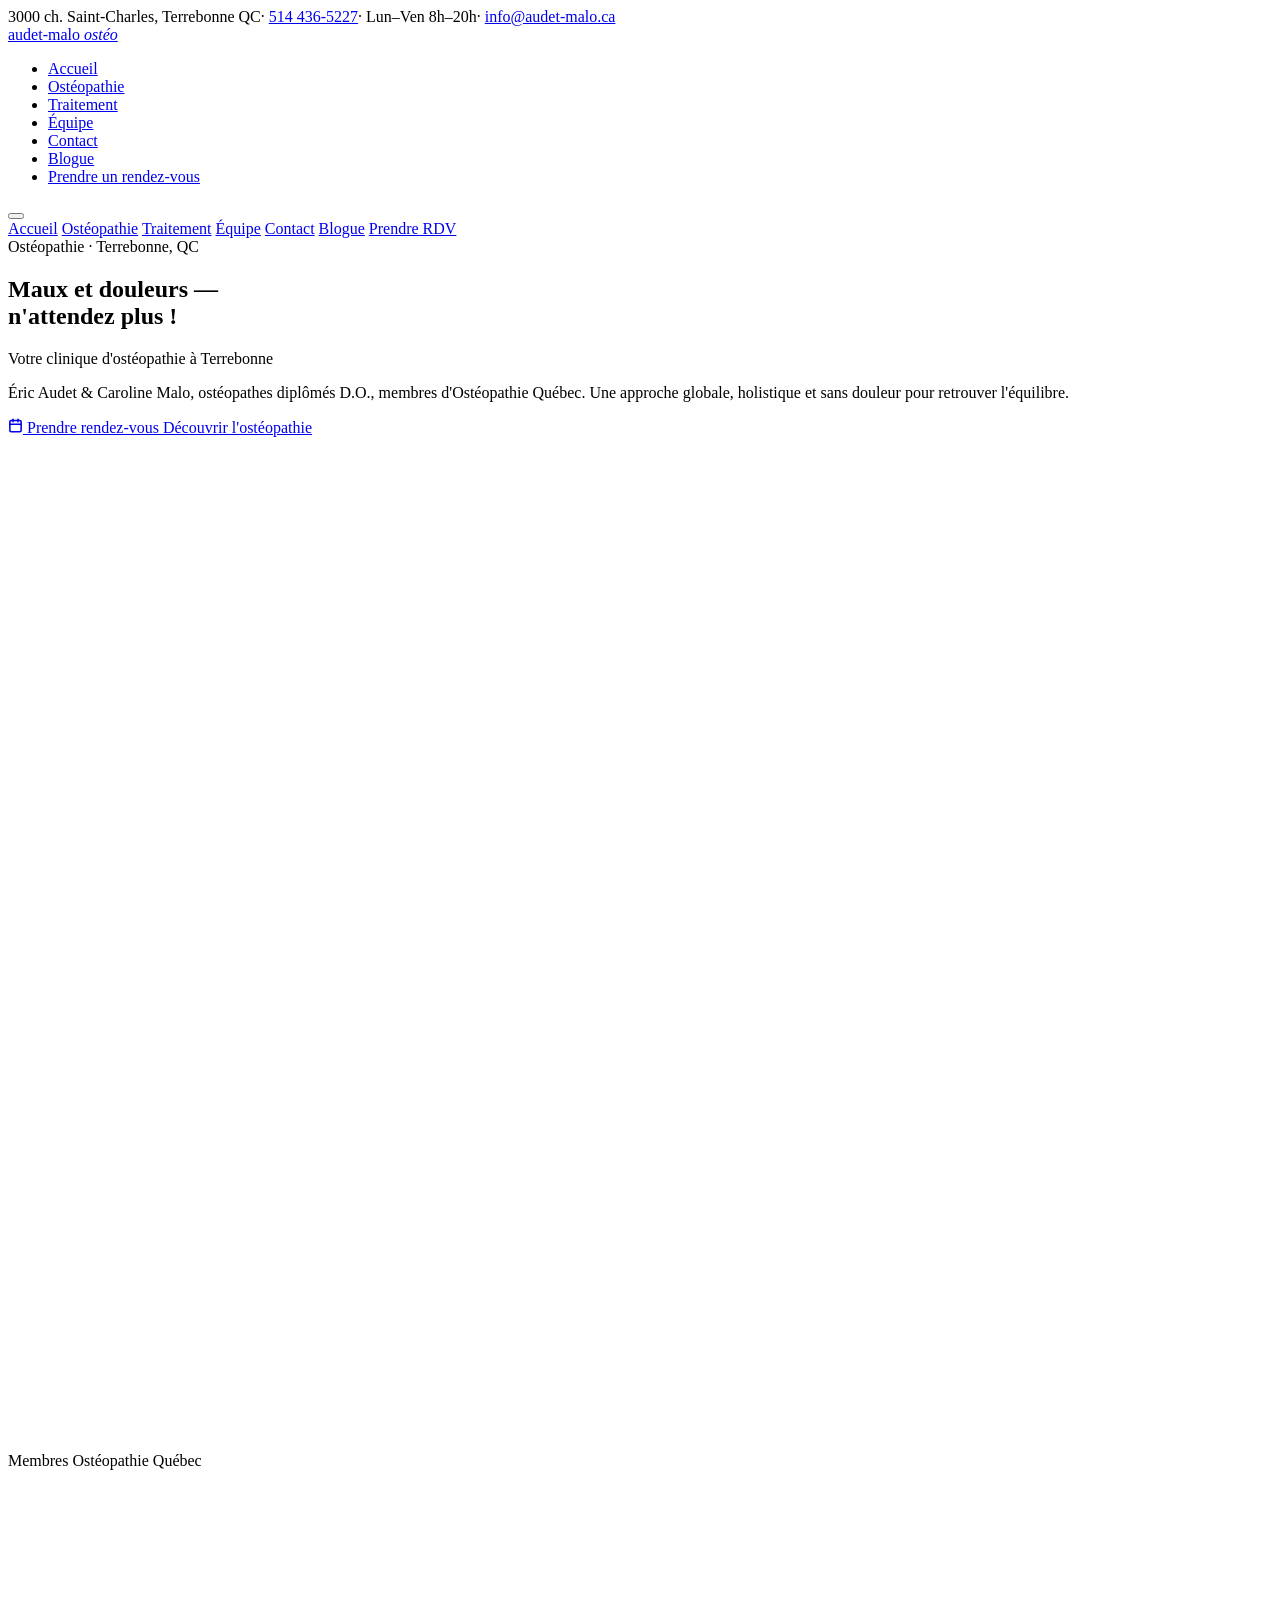
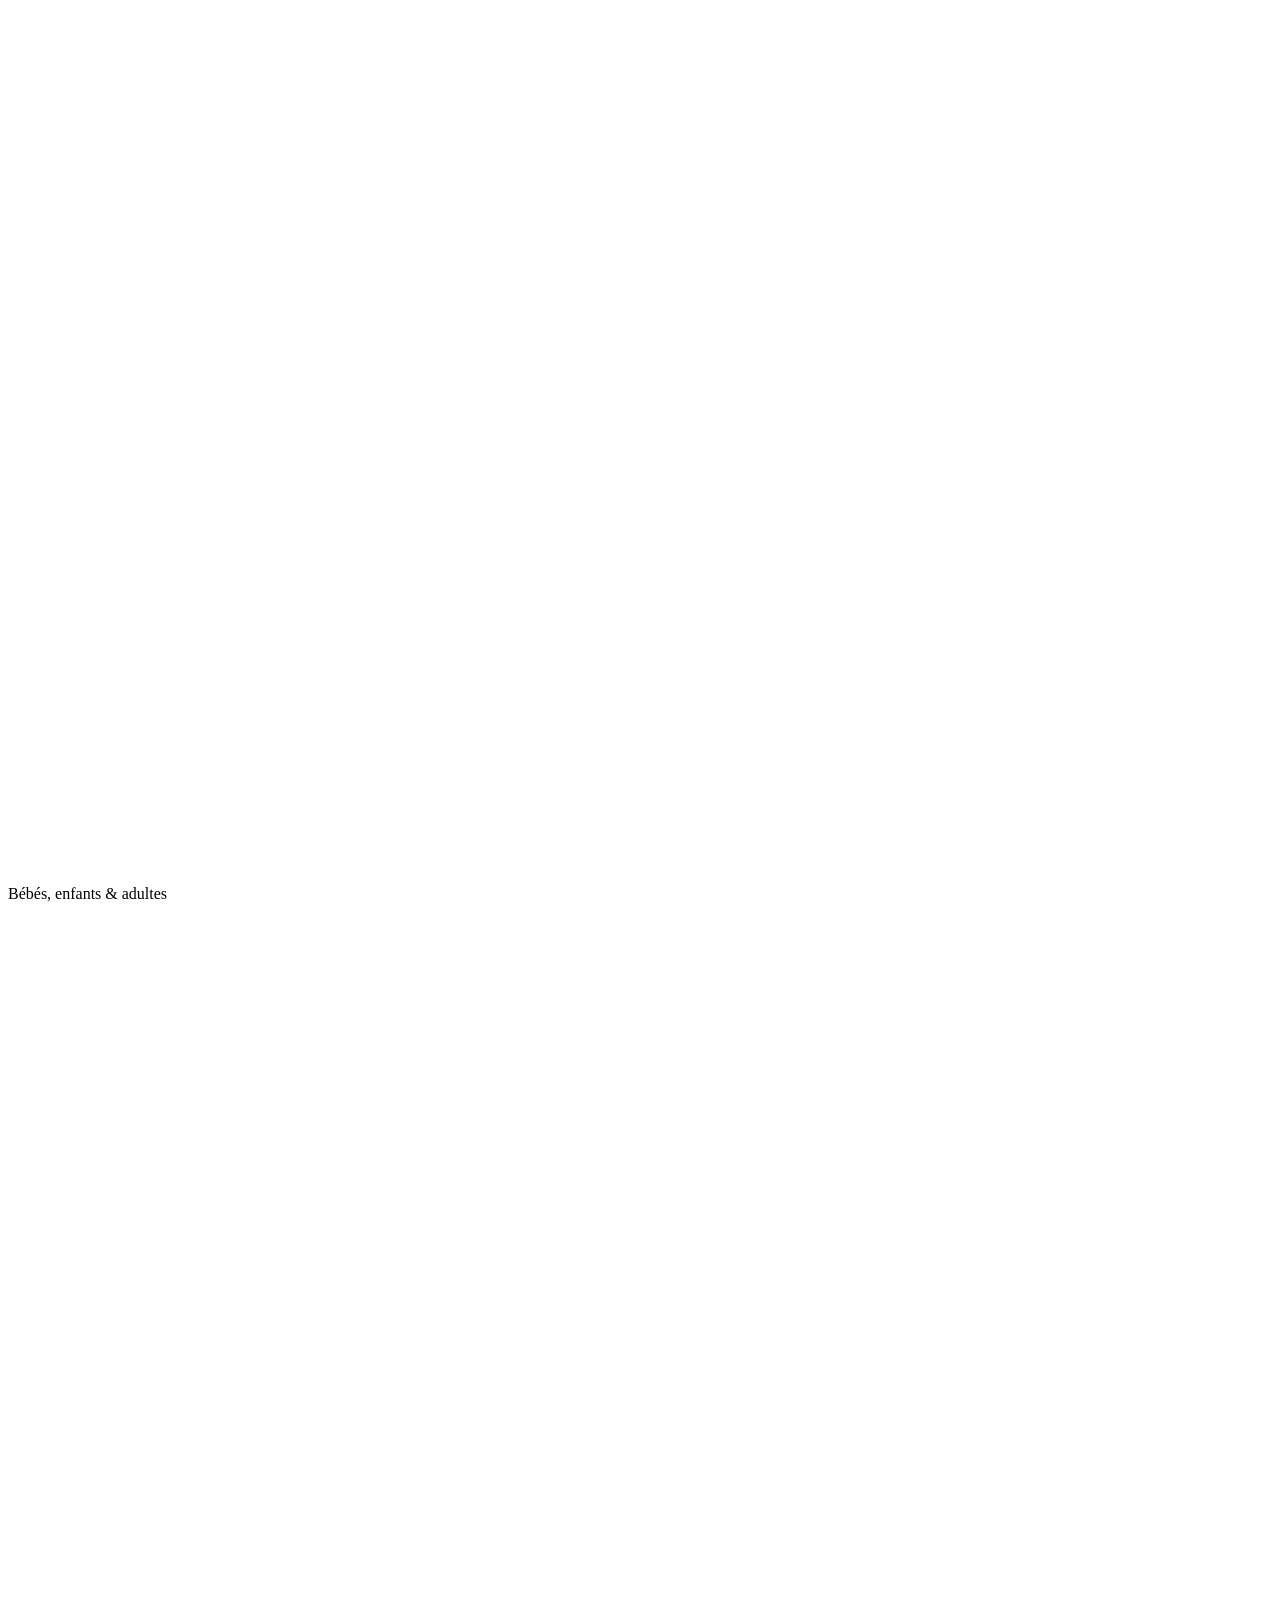
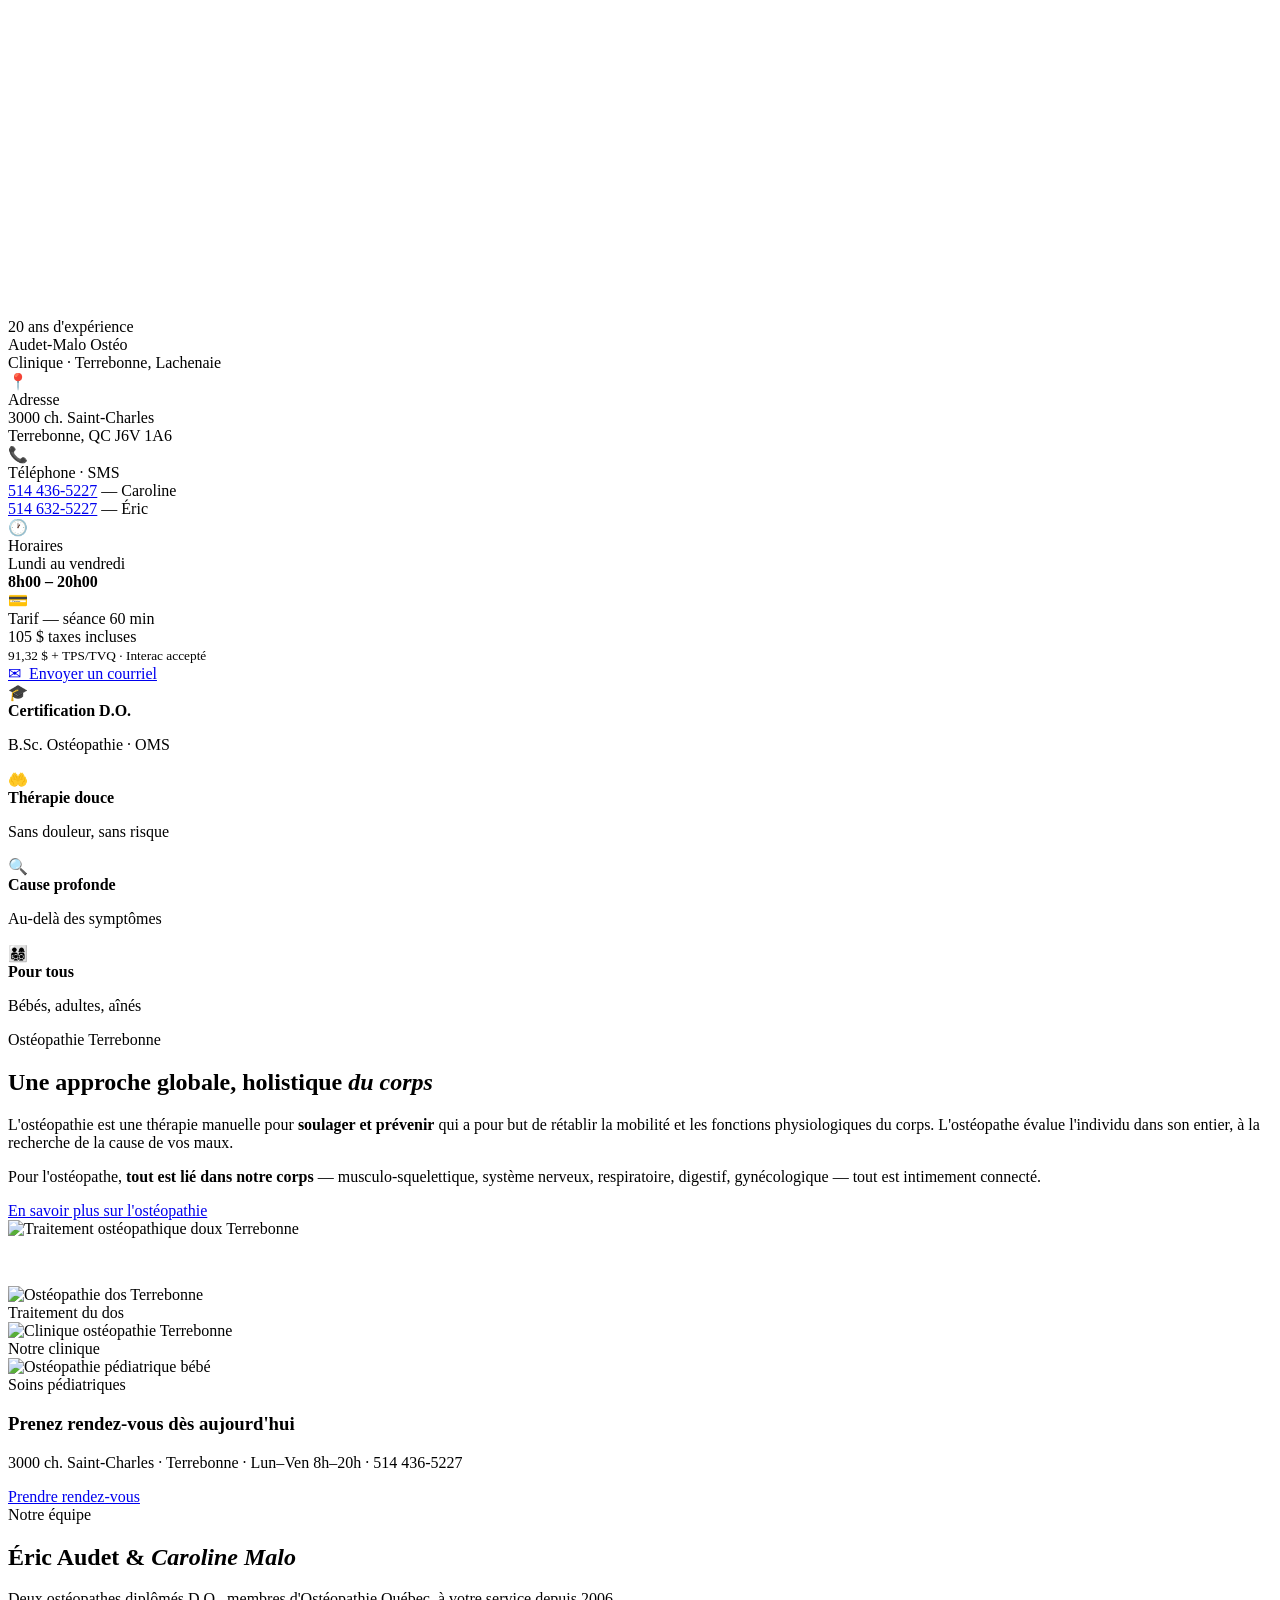
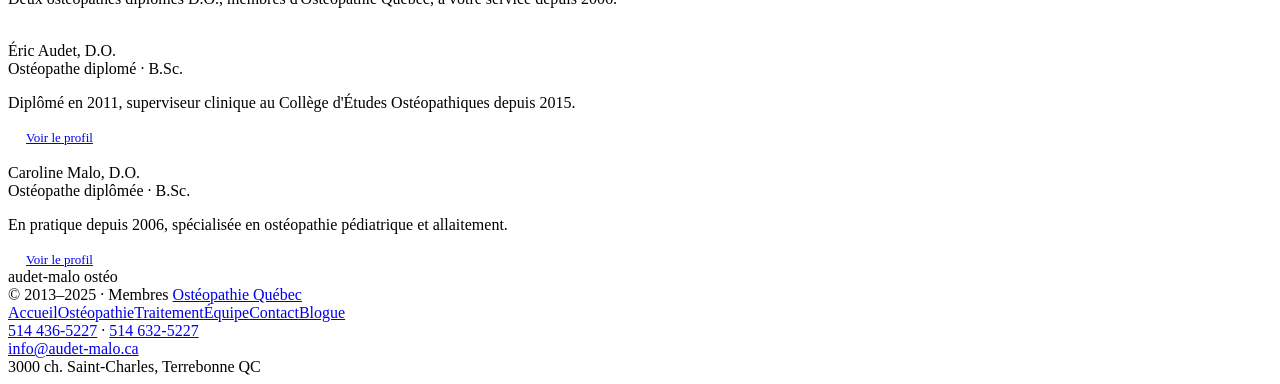
==== index.html @ 158473ad "Initial commit" ====
<!DOCTYPE html>
<html lang="fr">
<head>
<meta charset="UTF-8"><meta name="viewport" content="width=device-width, initial-scale=1.0">
<title>Ostéopathie Terrebonne | Audet-Malo Ostéo – Accueil</title>
<meta name="description" content="Clinique d'ostéopathie à Terrebonne. Éric Audet & Caroline Malo, ostéopathes D.O. Maux et douleurs — n'attendez plus ! 3000 ch. Saint-Charles · 514 436-5227.">
<link rel="canonical" href="https://www.audet-malo.ca/">
<script type="application/ld+json">{"@context":"https://schema.org","@type":"MedicalBusiness","name":"Ostéopathie Éric Audet & Caroline Malo","url":"https://www.audet-malo.ca","telephone":"+15144365227","address":{"@type":"PostalAddress","streetAddress":"3000 chemin Saint-Charles","addressLocality":"Terrebonne","addressRegion":"QC","postalCode":"J6V 1A6","addressCountry":"CA"},"geo":{"@type":"GeoCoordinates","latitude":45.7010438,"longitude":-73.5702568},"openingHours":"Mo-Fr 08:00-20:00","logo":"https://www.audet-malo.ca/wp-content/uploads/2015/10/Audet-malo-logo-100px.png"}</script>
<link rel="preconnect" href="https://fonts.googleapis.com">
<link href="https://fonts.googleapis.com/css2?family=Raleway:wght@300;400;500;600;700;800&family=Lora:ital,wght@0,400;0,600;1,400&display=swap" rel="stylesheet">
<link rel="stylesheet" href="shared.css">
</head>
<body>

<!-- TOPBAR -->
<div class="topbar">
  <span>3000 ch. Saint-Charles, Terrebonne QC</span><span class="ts">·</span>
  <a href="tel:5144365227">514 436-5227</a><span class="ts">·</span>
  <span>Lun–Ven 8h–20h</span><span class="ts">·</span>
  <a href="mailto:info@audet-malo.ca">info@audet-malo.ca</a>
</div>

<!-- NAV -->
<nav>
  <a href="index.html" class="nav-logo">
    <img src="https://www.audet-malo.ca/wp-content/uploads/2015/10/Audet-malo-logo-100px.png" alt="Audet-Malo Ostéo" onerror="this.style.display='none';this.nextElementSibling.style.display='block'">
    <span class="nav-logo-fallback">audet-malo <em>ostéo</em></span>
  </a>
  <ul class="nav-links">
    <li><a href="index.html" class="active">Accueil</a></li>
    <li><a href="osteopathie.html">Ostéopathie</a></li>
    <li><a href="traitement.html">Traitement</a></li>
    <li><a href="equipe.html">Équipe</a></li>
    <li><a href="contact.html">Contact</a></li>
    <li><a href="blogue.html">Blogue</a></li>
    <li><div data-professionalpagename="audet-malo" data-bookingwidgeturlparams="companyId=140953" data-language="fr" data-label="Prendre un rendez-vous" data-url="https://www.gorendezvous.com/" class="gorendezvous-button" data-buttoncolor="danger" ><a href="https://www.gorendezvous.com/audet-malo?companyId=140953" target="GOrendezvous">Prendre un rendez-vous</a></div></li>
  </ul>
  <button class="nav-burger" onclick="toggleMenu()" aria-label="Menu">
    <span></span><span></span><span></span>
  </button>
</nav>
<div class="nav-mobile" id="navMobile">
  <a href="index.html">Accueil</a>
  <a href="osteopathie.html">Ostéopathie</a>
  <a href="traitement.html">Traitement</a>
  <a href="equipe.html">Équipe</a>
  <a href="contact.html">Contact</a>
  <a href="blogue.html">Blogue</a>
  <a href="contact.html" class="mobile-rdv">Prendre RDV</a>
</div>

<!-- HERO -->
<section class="hero">
  <div class="hero-bg"></div>
  <div class="hero-accent"></div>
  <div class="hero-inner">
    <div class="hero-left">
      <div class="eyebrow"><span class="eyebrow-dot"></span>Ostéopathie · Terrebonne, QC</div>
      <h1>Maux et douleurs —<br><span class="h1-red">n'attendez plus !</span></h1>
      <p class="hero-italic">Votre clinique d'ostéopathie à Terrebonne</p>
      <div class="red-rule"></div>
      <p class="hero-desc">Éric Audet &amp; Caroline Malo, ostéopathes diplômés D.O., membres d'Ostéopathie Québec. Une approche globale, holistique et sans douleur pour retrouver l'équilibre.</p>
      <div class="hero-ctas">
        <a href="contact.html" class="btn-red">
          <svg width="15" height="15" viewBox="0 0 24 24" fill="none" stroke="currentColor" stroke-width="2.5" stroke-linecap="round"><rect x="3" y="4" width="18" height="18" rx="2"/><line x1="16" y1="2" x2="16" y2="6"/><line x1="8" y1="2" x2="8" y2="6"/><line x1="3" y1="10" x2="21" y2="10"/></svg>
          Prendre rendez-vous
        </a>
        <a href="osteopathie.html" class="btn-outline">Découvrir l'ostéopathie</a>
      </div>
      <div class="trust-strip">
        <div class="trust-item"><span class="trust-check"><svg viewBox="0 0 10 8" fill="none"><path d="M1 4l2.5 2.5L9 1" stroke="#fff" stroke-width="1.8" stroke-linecap="round" stroke-linejoin="round"/></svg></span>Membres Ostéopathie Québec</div>
        <div class="trust-item"><span class="trust-check"><svg viewBox="0 0 10 8" fill="none"><path d="M1 4l2.5 2.5L9 1" stroke="#fff" stroke-width="1.8" stroke-linecap="round" stroke-linejoin="round"/></svg></span>Bébés, enfants &amp; adultes</div>
        <div class="trust-item"><span class="trust-check"><svg viewBox="0 0 10 8" fill="none"><path d="M1 4l2.5 2.5L9 1" stroke="#fff" stroke-width="1.8" stroke-linecap="round" stroke-linejoin="round"/></svg></span>20 ans d'expérience</div>
      </div>
    </div>
    <div class="hero-right">
      <div class="info-card">
        <div class="ic-head">
          <div class="ic-logo-row">
            <img src="https://www.audet-malo.ca/wp-content/uploads/2015/10/Audet-malo-logo-100px.png" alt="Logo Audet-Malo" onerror="this.style.display='none'">
            <div><div class="ic-name">Audet-Malo Ostéo</div><div class="ic-loc">Clinique · Terrebonne, Lachenaie</div></div>
          </div>
        </div>
        <div class="ic-rows">
          <div class="ic-row"><div class="ic-icon">📍</div><div><div class="ic-lbl">Adresse</div><div class="ic-val">3000 ch. Saint-Charles<br>Terrebonne, QC J6V 1A6</div></div></div>
          <div class="ic-row"><div class="ic-icon">📞</div><div><div class="ic-lbl">Téléphone · SMS</div><div class="ic-val"><a href="tel:5144365227">514 436-5227</a> — Caroline<br><a href="tel:5146325227">514 632-5227</a> — Éric</div></div></div>
          <div class="ic-row"><div class="ic-icon">🕐</div><div><div class="ic-lbl">Horaires</div><div class="ic-val">Lundi au vendredi<br><strong>8h00 – 20h00</strong></div></div></div>
          <div class="ic-row"><div class="ic-icon">💳</div><div><div class="ic-lbl">Tarif — séance 60 min</div><div class="ic-val"><span class="price-tag">105 $ taxes incluses</span><br><small>91,32 $ + TPS/TVQ · Interac accepté</small></div></div></div>
        </div>
        <div class="ic-foot">
          <a href="mailto:info@audet-malo.ca" class="btn-red" style="width:100%;justify-content:center;">✉&nbsp; Envoyer un courriel</a>
        </div>
      </div>
    </div>
  </div>
</section>

<!-- FEATURES STRIP -->
<div class="features-strip">
  <div class="features-inner">
    <div class="feat-box"><div class="feat-box-icon">🎓</div><div><strong>Certification D.O.</strong><p>B.Sc. Ostéopathie · OMS</p></div></div>
    <div class="feat-box"><div class="feat-box-icon">🤲</div><div><strong>Thérapie douce</strong><p>Sans douleur, sans risque</p></div></div>
    <div class="feat-box"><div class="feat-box-icon">🔍</div><div><strong>Cause profonde</strong><p>Au-delà des symptômes</p></div></div>
    <div class="feat-box"><div class="feat-box-icon">👨‍👩‍👧‍👦</div><div><strong>Pour tous</strong><p>Bébés, adultes, aînés</p></div></div>
  </div>
</div>

<!-- INTRO OSTEOPATHIE -->
<section class="section" style="padding-bottom:48px;">
  <div class="two-col">
    <div>
      <span class="tag">Ostéopathie Terrebonne</span>
      <div class="red-rule"></div>
      <h2 class="title">Une approche globale, holistique <em>du corps</em></h2>
      <p>L'ostéopathie est une thérapie manuelle pour <strong>soulager et prévenir</strong> qui a pour but de rétablir la mobilité et les fonctions physiologiques du corps. L'ostéopathe évalue l'individu dans son entier, à la recherche de la cause de vos maux.</p>
      <p>Pour l'ostéopathe, <strong>tout est lié dans notre corps</strong> — musculo-squelettique, système nerveux, respiratoire, digestif, gynécologique — tout est intimement connecté.</p>
      <a href="osteopathie.html" class="btn-red" style="margin-top:20px;">En savoir plus sur l'ostéopathie</a>
    </div>
    <div class="img-frame">
      <img src="https://images.unsplash.com/photo-1559757175-5700dde675bc?w=900&q=85&auto=format&fit=crop" alt="Traitement ostéopathique doux Terrebonne" loading="lazy">
      <div class="img-bar"></div>
    </div>
  </div>
</section>

<!-- PHOTO STRIP -->
<div class="photo-strip">
  <div class="ps-item"><img src="https://images.unsplash.com/photo-1571019613454-1cb2f99b2d8b?w=900&q=80&auto=format&fit=crop" alt="Ostéopathie dos Terrebonne" loading="lazy"><div class="ps-cap">Traitement du dos</div></div>
  <div class="ps-item"><img src="https://images.unsplash.com/photo-1540555700478-4be289fbecef?w=600&q=80&auto=format&fit=crop" alt="Clinique ostéopathie Terrebonne" loading="lazy"><div class="ps-cap">Notre clinique</div></div>
  <div class="ps-item"><img src="https://images.unsplash.com/photo-1576091160550-2173dba999ef?w=700&q=80&auto=format&fit=crop" alt="Ostéopathie pédiatrique bébé" loading="lazy"><div class="ps-cap">Soins pédiatriques</div></div>
</div>

<!-- CTA BANNER -->
<div class="cta-band">
  <div class="cta-band-inner">
    <div>
      <h3>Prenez rendez-vous dès aujourd'hui</h3>
      <p>3000 ch. Saint-Charles · Terrebonne · Lun–Ven 8h–20h · 514 436-5227</p>
    </div>
    <a href="contact.html" class="btn-white">Prendre rendez-vous</a>
  </div>
</div>

<!-- EQUIPE PREVIEW -->
<section class="section">
  <span class="tag">Notre équipe</span>
  <div class="red-rule"></div>
  <h2 class="title">Éric Audet &amp; <em>Caroline Malo</em></h2>
  <p class="lead">Deux ostéopathes diplômés D.O., membres d'Ostéopathie Québec, à votre service depuis 2006.</p>
  <div class="team-preview">
    <div class="tp-card">
      <div class="tp-photo"><img src="https://www.audet-malo.ca/wp-content/uploads/2017/04/Eric-Audet.jpg" alt="Éric Audet ostéopathe D.O." loading="lazy" onerror="this.src='https://images.unsplash.com/photo-1537368910025-700350fe46c7?w=400&q=80&auto=format&fit=crop&crop=face'"><div class="tp-bar"></div></div>
      <div class="tp-body"><div class="tp-name">Éric Audet, D.O.</div><div class="tp-role">Ostéopathe diplomé · B.Sc.</div><p>Diplômé en 2011, superviseur clinique au Collège d'Études Ostéopathiques depuis 2015.</p><a href="equipe.html" class="btn-outline" style="font-size:13px;padding:8px 18px;">Voir le profil</a></div>
    </div>
    <div class="tp-card">
      <div class="tp-photo"><img src="https://www.audet-malo.ca/wp-content/uploads/2014/11/Caroline_Malo.jpg" alt="Caroline Malo ostéopathe D.O." loading="lazy" onerror="this.src='https://images.unsplash.com/photo-1559839734-2b71ea197ec2?w=400&q=80&auto=format&fit=crop&crop=face'"><div class="tp-bar"></div></div>
      <div class="tp-body"><div class="tp-name">Caroline Malo, D.O.</div><div class="tp-role">Ostéopathe diplômée · B.Sc.</div><p>En pratique depuis 2006, spécialisée en ostéopathie pédiatrique et allaitement.</p><a href="equipe.html" class="btn-outline" style="font-size:13px;padding:8px 18px;">Voir le profil</a></div>
    </div>
  </div>
</section>

<!-- FOOTER -->
<footer>
  <div class="foot-left">
    <img src="https://www.audet-malo.ca/wp-content/uploads/2015/10/Audet-malo-logo-100px.png" alt="Logo Audet-Malo" class="foot-logo" onerror="this.style.display='none'">
    <div class="foot-text"><div class="foot-brand">audet-malo ostéo</div>© 2013–2025 · Membres <a href="https://osteopathiequebec.ca/" target="_blank" rel="noopener">Ostéopathie Québec</a></div>
  </div>
  <div class="foot-nav">
    <a href="index.html">Accueil</a><a href="osteopathie.html">Ostéopathie</a><a href="traitement.html">Traitement</a><a href="equipe.html">Équipe</a><a href="contact.html">Contact</a><a href="blogue.html">Blogue</a>
  </div>
  <div class="foot-right">
    <div><a href="tel:5144365227">514 436-5227</a> · <a href="tel:5146325227">514 632-5227</a></div>
    <div><a href="mailto:info@audet-malo.ca">info@audet-malo.ca</a></div>
    <div>3000 ch. Saint-Charles, Terrebonne QC</div>
  </div>
</footer>
<script src="shared.js"></script>
<script>!function (d, s) { var js, sid = "gorendezvous-bookingwidget-script"; var sEl = d.getElementById(sid); if(sEl) { sEl.parentNode.removeChild(sEl); } js = d.createElement(s); js.id = sid; js.src = "https://www.gorendezvous.com/Scripts/gorendezvous.bookingWidgetV2.min.js?v=" + (Math.floor(new Date().getTime()/(1000*60*30))*(1000*60*30)).toString(); d.body.appendChild(js); } (document, "script");</script>
</body></html>
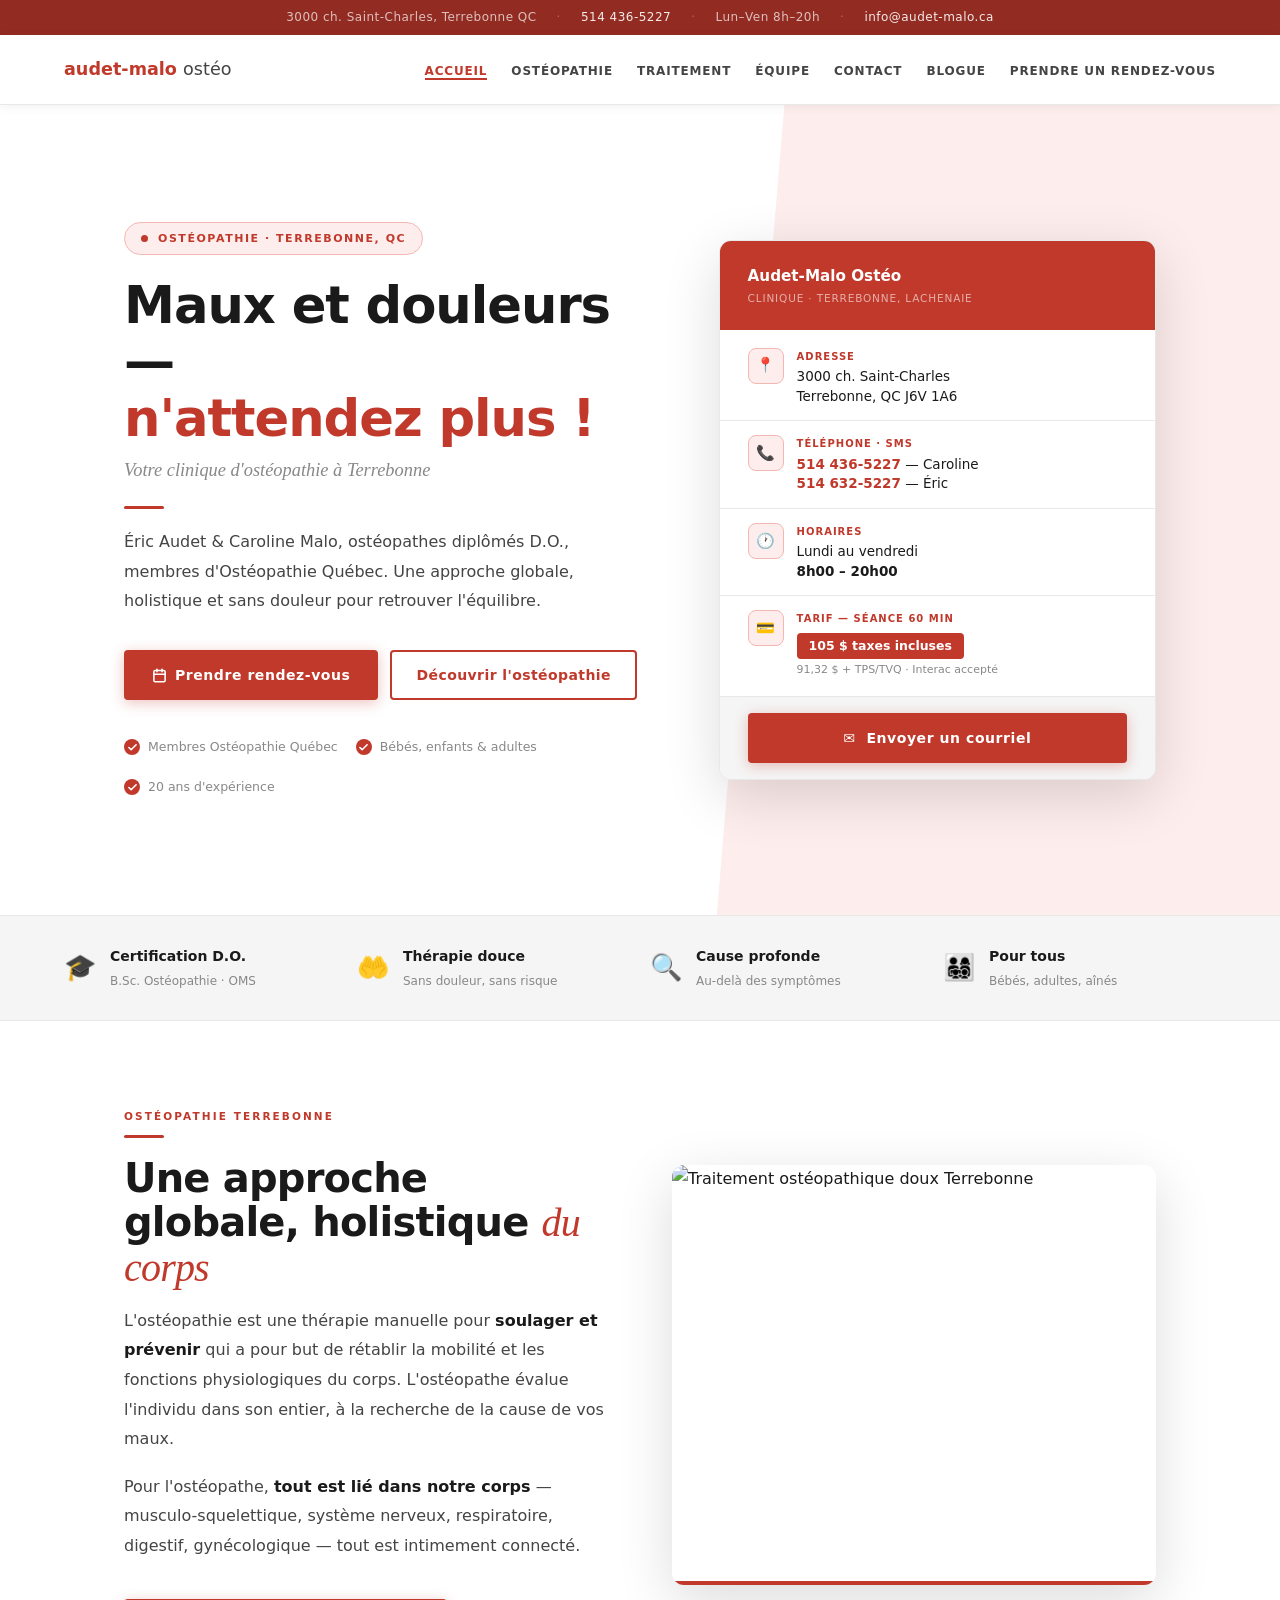
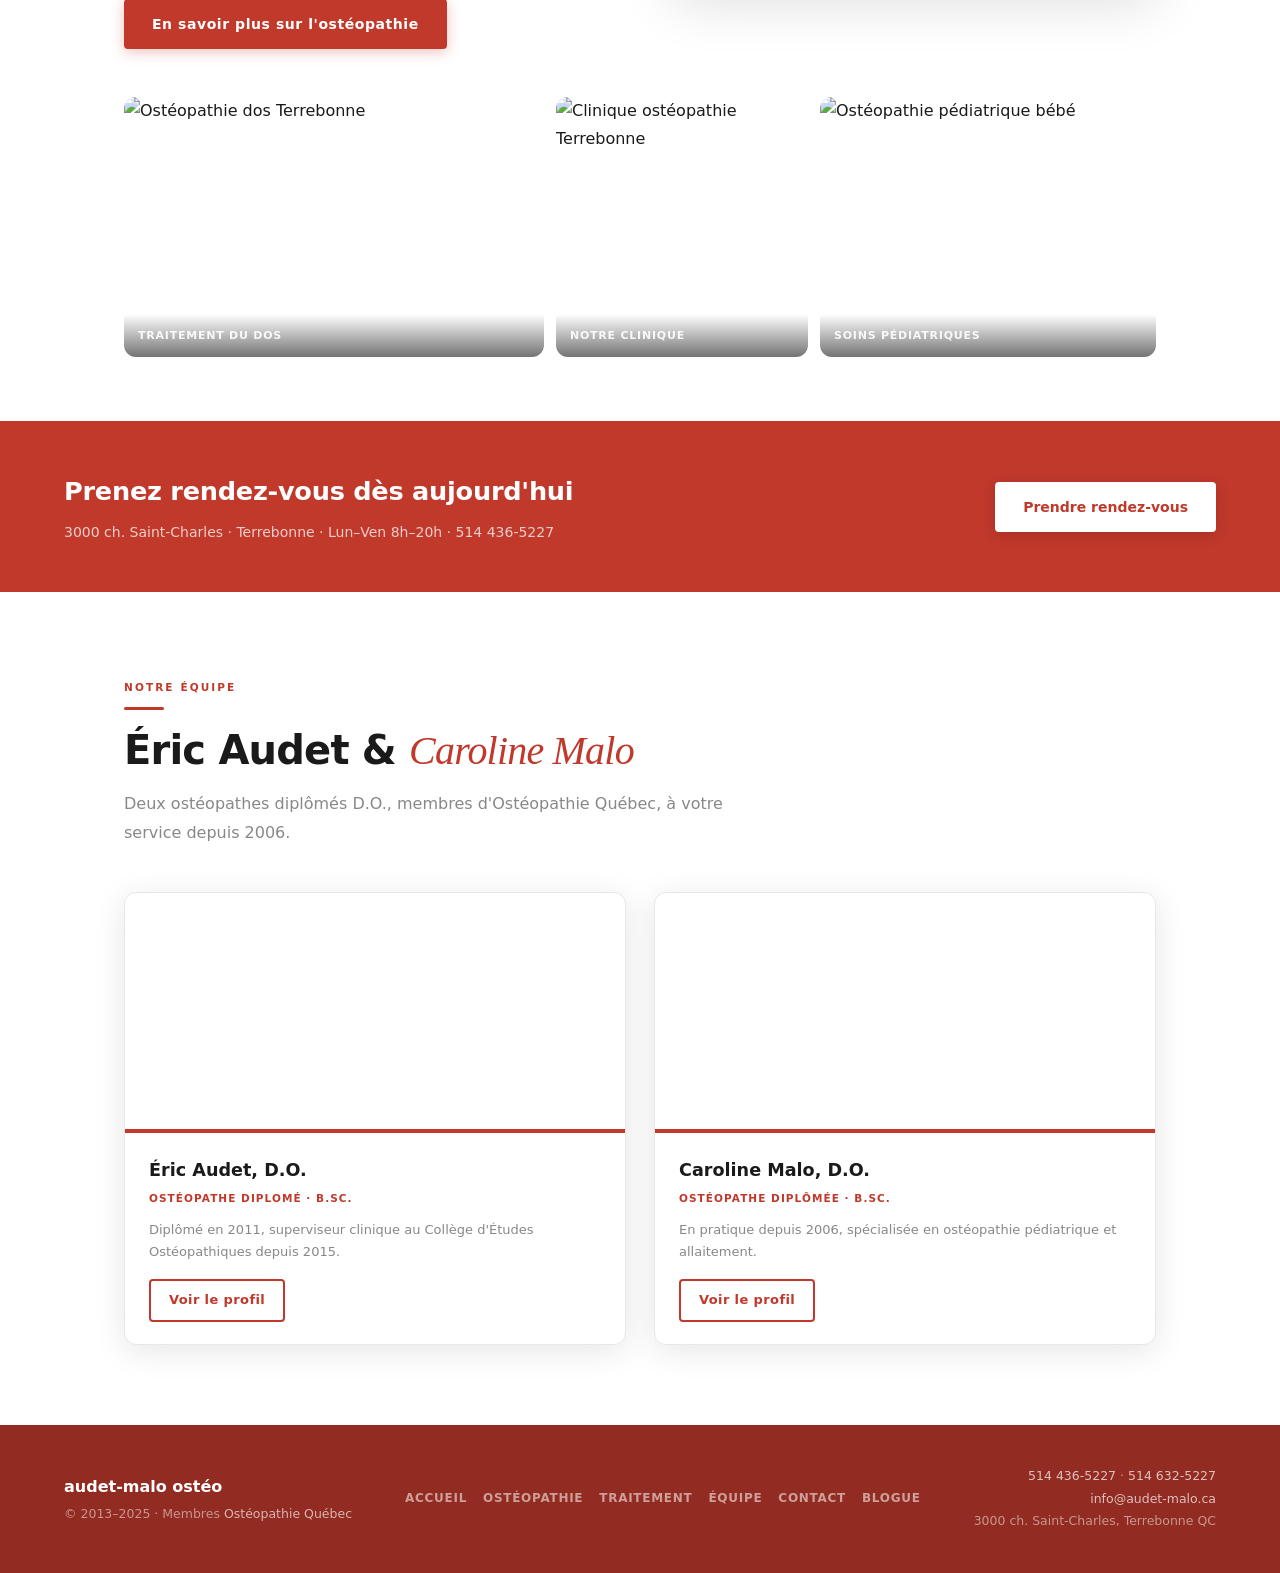
==== commit 9a015bcd: "sharedcsss" ====
--- a/index.html
+++ b/index.html
@@ -8,7 +8,7 @@
 <script type="application/ld+json">{"@context":"https://schema.org","@type":"MedicalBusiness","name":"Ostéopathie Éric Audet & Caroline Malo","url":"https://www.audet-malo.ca","telephone":"+15144365227","address":{"@type":"PostalAddress","streetAddress":"3000 chemin Saint-Charles","addressLocality":"Terrebonne","addressRegion":"QC","postalCode":"J6V 1A6","addressCountry":"CA"},"geo":{"@type":"GeoCoordinates","latitude":45.7010438,"longitude":-73.5702568},"openingHours":"Mo-Fr 08:00-20:00","logo":"https://www.audet-malo.ca/wp-content/uploads/2015/10/Audet-malo-logo-100px.png"}</script>
 <link rel="preconnect" href="https://fonts.googleapis.com">
 <link href="https://fonts.googleapis.com/css2?family=Raleway:wght@300;400;500;600;700;800&family=Lora:ital,wght@0,400;0,600;1,400&display=swap" rel="stylesheet">
-<link rel="stylesheet" href="shared.css">
+<link rel="stylesheet" href="./Shared.css">
 </head>
 <body>
 
@@ -174,6 +174,5 @@
     <div>3000 ch. Saint-Charles, Terrebonne QC</div>
   </div>
 </footer>
-<script src="shared.js"></script>
 <script>!function (d, s) { var js, sid = "gorendezvous-bookingwidget-script"; var sEl = d.getElementById(sid); if(sEl) { sEl.parentNode.removeChild(sEl); } js = d.createElement(s); js.id = sid; js.src = "https://www.gorendezvous.com/Scripts/gorendezvous.bookingWidgetV2.min.js?v=" + (Math.floor(new Date().getTime()/(1000*60*30))*(1000*60*30)).toString(); d.body.appendChild(js); } (document, "script");</script>
 </body></html>
--- a/Shared.css
+++ b/Shared.css
@@ -0,0 +1,255 @@
+/* ═══════════════════════════════════════════
+   AUDET-MALO OSTÉO — Shared CSS
+   Palette: Rouge #C0392B & Blanc
+═══════════════════════════════════════════ */
+*,*::before,*::after{box-sizing:border-box;margin:0;padding:0}
+:root{
+  --red:#C0392B;--red-d:#922B21;--red-l:#E74C3C;--red-pale:#FDEDEC;--red-mid:#F5B7B1;
+  --white:#FFFFFF;--off:#FAFAFA;--light:#F5F5F5;--border:#E8E8E8;
+  --gray:#888;--gray-d:#444;--ink:#1A1A1A;
+  --serif:'Lora',Georgia,serif;--sans:'Raleway',system-ui,sans-serif;
+  --r:6px;--rlg:12px;
+  --s1:0 2px 12px rgba(0,0,0,.07);--s2:0 6px 32px rgba(0,0,0,.10);--s3:0 16px 56px rgba(0,0,0,.14);
+}
+html{scroll-behavior:smooth}
+body{font-family:var(--sans);background:var(--white);color:var(--ink);font-size:16px;line-height:1.75;-webkit-font-smoothing:antialiased}
+img{max-width:100%;height:auto}
+a{color:inherit}
+
+/* ── TOPBAR ── */
+.topbar{background:var(--red-d);padding:7px 5%;display:flex;justify-content:center;gap:20px;flex-wrap:wrap;font-size:12px;color:rgba(255,255,255,.7);letter-spacing:.04em}
+.topbar a{color:rgba(255,255,255,.9);text-decoration:none}.topbar a:hover{color:#fff}
+.ts{opacity:.4}
+
+/* ── NAV ── */
+nav{position:sticky;top:0;z-index:300;background:var(--white);border-bottom:1px solid var(--border);height:70px;display:flex;align-items:center;justify-content:space-between;padding:0 5%;box-shadow:0 2px 10px rgba(0,0,0,.06)}
+.nav-logo{display:flex;align-items:center;gap:10px;text-decoration:none}
+.nav-logo img{height:52px;width:auto;display:block}
+.nav-logo-fallback{display:none;font-family:var(--sans);font-size:1.1rem;font-weight:800;color:var(--red)}
+.nav-logo-fallback em{font-style:normal;font-weight:300;color:var(--gray-d)}
+.nav-links{list-style:none;display:flex;gap:24px;align-items:center}
+.nav-links a{text-decoration:none;font-size:12px;font-weight:600;color:var(--gray-d);letter-spacing:.07em;text-transform:uppercase;transition:color .2s;position:relative;padding-bottom:2px}
+.nav-links a::after{content:'';position:absolute;bottom:0;left:0;right:0;height:2px;background:var(--red);transform:scaleX(0);transform-origin:left;transition:transform .22s}
+.nav-links a:hover,.nav-links a.active{color:var(--red)}.nav-links a:hover::after,.nav-links a.active::after{transform:scaleX(1)}
+.nav-rdv{background:var(--red)!important;color:#fff!important;padding:9px 20px;border-radius:4px;font-weight:700!important}.nav-rdv::after{display:none!important}.nav-rdv:hover{background:var(--red-d)!important}
+.nav-burger{display:none;flex-direction:column;gap:5px;background:none;border:none;cursor:pointer;padding:6px}
+.nav-burger span{display:block;width:22px;height:2px;background:var(--gray-d);border-radius:2px;transition:all .2s}
+.nav-mobile{display:none;flex-direction:column;background:var(--white);border-bottom:1px solid var(--border);padding:12px 5%;gap:0}
+.nav-mobile a{font-size:14px;font-weight:600;color:var(--gray-d);text-decoration:none;letter-spacing:.05em;text-transform:uppercase;padding:12px 0;border-bottom:1px solid var(--border)}
+.nav-mobile a:last-child{border-bottom:none}.mobile-rdv{color:var(--red)!important}
+.nav-mobile.open{display:flex}
+
+/* ── BUTTONS ── */
+.btn-red{background:var(--red);color:#fff;padding:13px 28px;border-radius:4px;text-decoration:none;font-weight:700;font-size:14px;letter-spacing:.04em;transition:background .2s,transform .15s;display:inline-flex;align-items:center;gap:8px;box-shadow:0 3px 14px rgba(192,57,43,.3)}
+.btn-red:hover{background:var(--red-d);transform:translateY(-1px)}
+.btn-outline{border:2px solid var(--red);color:var(--red);padding:11px 24px;border-radius:4px;text-decoration:none;font-weight:700;font-size:14px;letter-spacing:.03em;transition:background .2s,color .2s;display:inline-block}
+.btn-outline:hover{background:var(--red);color:#fff}
+.btn-white{background:#fff;color:var(--red);padding:13px 28px;border-radius:4px;text-decoration:none;font-weight:700;font-size:14px;display:inline-block;transition:background .2s;box-shadow:0 3px 14px rgba(0,0,0,.15)}
+.btn-white:hover{background:var(--off)}
+
+/* ── SHARED ELEMENTS ── */
+.tag{display:inline-block;font-size:10.5px;font-weight:700;letter-spacing:.2em;text-transform:uppercase;color:var(--red);margin-bottom:10px}
+.red-rule{width:40px;height:3px;background:var(--red);border-radius:2px;margin-bottom:18px}
+h2.title{font-family:var(--sans);font-size:clamp(1.8rem,3.5vw,2.5rem);font-weight:800;color:var(--ink);line-height:1.1;margin-bottom:16px;letter-spacing:-.02em}
+h2.title em{font-style:italic;color:var(--red);font-family:var(--serif);font-weight:400}
+.lead{font-size:1rem;color:var(--gray);max-width:600px;margin-bottom:44px;line-height:1.85}
+.section{padding:80px 5%;max-width:1160px;margin:0 auto}
+.page-hero{background:var(--red);padding:56px 5%;position:relative;overflow:hidden}
+.page-hero::after{content:'';position:absolute;width:500px;height:500px;border-radius:50%;background:rgba(255,255,255,.05);top:-200px;right:-150px}
+.page-hero-inner{max-width:1160px;margin:0 auto;position:relative;z-index:1}
+.page-hero h1{font-family:var(--sans);font-size:clamp(2rem,4vw,3rem);font-weight:800;color:#fff;margin-bottom:10px;letter-spacing:-.02em}
+.page-hero p{color:rgba(255,255,255,.75);font-size:1rem;max-width:560px}
+.breadcrumb{font-size:12px;color:rgba(255,255,255,.55);margin-bottom:14px;letter-spacing:.04em}
+.breadcrumb a{color:rgba(255,255,255,.7);text-decoration:none}.breadcrumb a:hover{color:#fff}
+.breadcrumb span{margin:0 6px;opacity:.5}
+
+/* ── HERO (Accueil) ── */
+.hero{position:relative;min-height:90vh;display:flex;align-items:center;overflow:hidden;background:var(--white)}
+.hero-bg{position:absolute;inset:0;background:url('https://images.unsplash.com/photo-1576091160550-2173dba999ef?w=1600&q=80&auto=format&fit=crop') center/cover;opacity:.05}
+.hero-accent{position:absolute;top:0;right:0;width:44%;height:100%;background:var(--red-pale);clip-path:polygon(12% 0,100% 0,100% 100%,0% 100%)}
+.hero-inner{position:relative;z-index:2;max-width:1160px;margin:0 auto;padding:80px 5%;display:grid;grid-template-columns:1.1fr 0.9fr;gap:60px;align-items:center;width:100%}
+.eyebrow{display:inline-flex;align-items:center;gap:10px;background:var(--red-pale);border:1px solid var(--red-mid);color:var(--red);font-size:11px;font-weight:700;letter-spacing:.14em;text-transform:uppercase;padding:6px 16px;border-radius:40px;margin-bottom:22px}
+.eyebrow-dot{width:7px;height:7px;border-radius:50%;background:var(--red)}
+.hero h1{font-family:var(--sans);font-size:clamp(2.2rem,4.5vw,3.2rem);font-weight:800;color:var(--ink);line-height:1.1;margin-bottom:8px;letter-spacing:-.02em}
+.h1-red{color:var(--red)}
+.hero-italic{font-family:var(--serif);font-size:1.15rem;font-style:italic;color:var(--gray);margin-bottom:20px}
+.hero-desc{font-size:1rem;color:var(--gray-d);line-height:1.85;max-width:460px;margin-bottom:34px}
+.hero-ctas{display:flex;gap:12px;flex-wrap:wrap;margin-bottom:36px}
+.trust-strip{display:flex;gap:18px;flex-wrap:wrap}
+.trust-item{display:flex;align-items:center;gap:8px;font-size:12.5px;color:var(--gray);font-weight:500}
+.trust-check{width:16px;height:16px;background:var(--red);border-radius:50%;display:flex;align-items:center;justify-content:center;flex-shrink:0}
+.trust-check svg{width:9px;height:9px}
+
+/* ── INFO CARD ── */
+.info-card{background:var(--white);border-radius:var(--rlg);box-shadow:var(--s3);border:1px solid var(--border);overflow:hidden}
+.ic-head{background:var(--red);padding:22px 28px}
+.ic-logo-row{display:flex;align-items:center;gap:12px}
+.ic-logo-row img{height:42px;width:auto;filter:brightness(0) invert(1);opacity:.92}
+.ic-name{font-size:.95rem;font-weight:700;color:#fff}
+.ic-loc{font-size:10.5px;color:rgba(255,255,255,.6);letter-spacing:.08em;text-transform:uppercase}
+.ic-rows{padding:4px 0}
+.ic-row{display:flex;align-items:flex-start;gap:13px;padding:14px 28px;border-bottom:1px solid var(--border);transition:background .15s}
+.ic-row:last-child{border-bottom:none}.ic-row:hover{background:var(--off)}
+.ic-icon{width:36px;height:36px;border-radius:8px;background:var(--red-pale);border:1px solid var(--red-mid);display:flex;align-items:center;justify-content:center;font-size:15px;flex-shrink:0}
+.ic-lbl{font-size:10px;font-weight:700;text-transform:uppercase;letter-spacing:.1em;color:var(--red);margin-bottom:2px}
+.ic-val{font-size:13.5px;color:var(--ink);line-height:1.45;font-weight:500}
+.ic-val a{color:var(--red);font-weight:700;text-decoration:none}.ic-val a:hover{text-decoration:underline}
+.ic-val small{font-size:11px;color:var(--gray);display:block;margin-top:3px}
+.price-tag{display:inline-flex;align-items:center;background:var(--red);color:#fff;font-size:12.5px;font-weight:700;padding:4px 12px;border-radius:4px;margin-top:3px}
+.ic-foot{background:var(--light);padding:16px 28px;border-top:1px solid var(--border)}
+
+/* ── FEATURES STRIP ── */
+.features-strip{background:var(--light);border-top:1px solid var(--border);border-bottom:1px solid var(--border);padding:28px 5%}
+.features-inner{max-width:1160px;margin:0 auto;display:grid;grid-template-columns:repeat(4,1fr);gap:20px}
+.feat-box{display:flex;align-items:center;gap:14px}
+.feat-box-icon{font-size:26px;flex-shrink:0}
+.feat-box strong{display:block;font-size:14px;font-weight:700;color:var(--ink);margin-bottom:2px}
+.feat-box p{font-size:12px;color:var(--gray);margin:0}
+
+/* ── TWO-COL ── */
+.two-col{display:grid;grid-template-columns:1fr 1fr;gap:64px;align-items:center}
+.two-col p{color:var(--gray-d);margin-bottom:18px;line-height:1.85}
+.two-col strong{color:var(--ink)}
+
+/* ── IMG FRAME ── */
+.img-frame{border-radius:var(--rlg);overflow:hidden;box-shadow:var(--s3);position:relative}
+.img-frame img{width:100%;height:420px;object-fit:cover;display:block;transition:transform .6s}
+.img-frame:hover img{transform:scale(1.04)}
+.img-bar{position:absolute;bottom:0;left:0;right:0;height:4px;background:var(--red)}
+
+/* ── PHOTO STRIP ── */
+.photo-strip{display:grid;grid-template-columns:5fr 3fr 4fr;gap:12px;height:260px;padding:0 5%;max-width:1160px;margin:0 auto 0}
+.ps-item{border-radius:var(--rlg);overflow:hidden;position:relative}
+.ps-item img{width:100%;height:100%;object-fit:cover;display:block;transition:transform .5s}
+.ps-item:hover img{transform:scale(1.05)}
+.ps-cap{position:absolute;bottom:0;left:0;right:0;padding:12px 14px;background:linear-gradient(to top,rgba(0,0,0,.55),transparent);font-size:11px;color:rgba(255,255,255,.9);font-weight:600;letter-spacing:.07em;text-transform:uppercase}
+
+/* ── CTA BAND ── */
+.cta-band{background:var(--red);padding:48px 5%;margin-top:64px}
+.cta-band-inner{max-width:1160px;margin:0 auto;display:flex;justify-content:space-between;align-items:center;gap:24px;flex-wrap:wrap}
+.cta-band h3{font-size:1.6rem;font-weight:800;color:#fff;margin-bottom:6px;letter-spacing:-.01em}
+.cta-band p{color:rgba(255,255,255,.75);font-size:14px}
+
+/* ── TEAM PREVIEW ── */
+.team-preview{display:grid;grid-template-columns:1fr 1fr;gap:28px}
+.tp-card{background:var(--white);border-radius:var(--rlg);overflow:hidden;box-shadow:var(--s2);border:1px solid var(--border);display:flex;flex-direction:column}
+.tp-photo{position:relative;height:240px;overflow:hidden}
+.tp-photo img{width:100%;height:100%;object-fit:cover;object-position:top;display:block;transition:transform .5s}
+.tp-card:hover .tp-photo img{transform:scale(1.05)}
+.tp-bar{position:absolute;bottom:0;left:0;right:0;height:4px;background:var(--red)}
+.tp-body{padding:22px 24px}
+.tp-name{font-size:1.1rem;font-weight:800;color:var(--ink);margin-bottom:3px}
+.tp-role{font-size:10.5px;font-weight:700;letter-spacing:.1em;text-transform:uppercase;color:var(--red);margin-bottom:12px}
+.tp-body p{font-size:13px;color:var(--gray);line-height:1.7;margin-bottom:16px}
+
+/* ── CARDS GRID ── */
+.cards-grid{display:grid;grid-template-columns:repeat(3,1fr);gap:18px}
+.card{background:var(--white);border:1px solid var(--border);border-radius:var(--rlg);padding:26px 22px;box-shadow:var(--s1);transition:box-shadow .2s,transform .2s;border-top:3px solid var(--red)}
+.card:hover{box-shadow:var(--s2);transform:translateY(-2px)}
+.card-icon{font-size:26px;margin-bottom:12px}
+.card h3{font-size:1rem;font-weight:700;color:var(--ink);margin-bottom:8px}
+.card p{font-size:13px;color:var(--gray);line-height:1.65}
+
+/* ── RED SECTION ── */
+.red-section{background:var(--red);padding:80px 5%;position:relative;overflow:hidden}
+.red-section::before{content:'';position:absolute;width:600px;height:600px;border-radius:50%;background:rgba(255,255,255,.04);top:-200px;right:-150px}
+.red-section::after{content:'';position:absolute;width:400px;height:400px;border-radius:50%;background:rgba(0,0,0,.05);bottom:-150px;left:-100px}
+.red-inner{position:relative;z-index:2;max-width:1160px;margin:0 auto}
+.red-section .tag{color:rgba(255,255,255,.65)}
+.red-section .title{color:#fff}
+.red-section .lead{color:rgba(255,255,255,.65)}
+.red-cards-grid{display:grid;grid-template-columns:repeat(3,1fr);gap:16px}
+.red-card{background:rgba(255,255,255,.08);border:1px solid rgba(255,255,255,.14);border-radius:var(--rlg);padding:26px 22px;transition:background .2s,transform .2s;position:relative}
+.red-card::before{content:'';position:absolute;top:0;left:0;right:0;height:3px;background:rgba(255,255,255,.2);border-radius:2px 2px 0 0;transition:background .2s}
+.red-card:hover{background:rgba(255,255,255,.14);transform:translateY(-2px)}.red-card:hover::before{background:rgba(255,255,255,.7)}
+.red-card-icon{font-size:24px;margin-bottom:12px;display:block}
+.red-card h3{font-size:.95rem;font-weight:700;color:#fff;margin-bottom:7px}
+.red-card p{font-size:13px;color:rgba(255,255,255,.6);line-height:1.65}
+
+/* ── FAQ ── */
+.faq-wrap{max-width:760px}
+details{background:var(--white);border:1px solid var(--border);border-radius:var(--r);margin-bottom:8px;overflow:hidden;transition:box-shadow .2s}
+details:hover{box-shadow:var(--s1)}
+details[open]{box-shadow:var(--s2);border-color:var(--red-mid)}
+details[open] summary{color:var(--red)}
+summary{font-weight:700;font-size:14px;color:var(--ink);padding:17px 22px;cursor:pointer;display:flex;justify-content:space-between;align-items:center;list-style:none;user-select:none;transition:color .2s}
+summary::after{content:'+';font-size:20px;font-weight:300;color:var(--red);transition:transform .22s;flex-shrink:0;margin-left:12px}
+details[open] summary::after{transform:rotate(45deg)}
+summary::-webkit-details-marker{display:none}
+.faq-ans{padding:0 22px 18px;font-size:14px;color:var(--gray-d);line-height:1.85}
+
+/* ── CONTACT FORM ── */
+.cform{background:var(--white);border-radius:var(--rlg);padding:40px;box-shadow:var(--s2);border:1px solid var(--border);border-top:4px solid var(--red)}
+.cform-title{font-size:1.3rem;font-weight:800;color:var(--ink);margin-bottom:6px;letter-spacing:-.01em}
+.cform-sub{font-size:13px;color:var(--gray);margin-bottom:24px}
+.fg{margin-bottom:13px}
+.fg label{display:block;font-size:10.5px;font-weight:700;letter-spacing:.1em;text-transform:uppercase;color:var(--gray);margin-bottom:6px}
+.fg input,.fg textarea,.fg select{width:100%;padding:11px 14px;border:1.5px solid var(--border);border-radius:var(--r);font-family:var(--sans);font-size:14px;color:var(--ink);background:var(--off);outline:none;transition:border-color .2s,background .2s;appearance:none}
+.fg input:focus,.fg textarea:focus,.fg select:focus{border-color:var(--red);background:var(--white);box-shadow:0 0 0 3px rgba(192,57,43,.08)}
+.fg textarea{resize:vertical;min-height:100px}
+.fg-row{display:grid;grid-template-columns:1fr 1fr;gap:12px}
+.btn-submit{width:100%;background:var(--red);color:#fff;border:none;padding:14px;border-radius:4px;font-family:var(--sans);font-weight:700;font-size:15px;letter-spacing:.04em;cursor:pointer;margin-top:8px;transition:background .2s,transform .15s;box-shadow:0 3px 14px rgba(192,57,43,.3)}
+.btn-submit:hover{background:var(--red-d);transform:translateY(-1px)}
+
+/* ── BLOG CARDS ── */
+.blog-grid{display:grid;grid-template-columns:repeat(3,1fr);gap:24px}
+.blog-card{background:var(--white);border-radius:var(--rlg);overflow:hidden;box-shadow:var(--s1);border:1px solid var(--border);display:flex;flex-direction:column;transition:box-shadow .2s,transform .2s}
+.blog-card:hover{box-shadow:var(--s2);transform:translateY(-3px)}
+.blog-card-img{height:180px;overflow:hidden}
+.blog-card-img img{width:100%;height:100%;object-fit:cover;display:block;transition:transform .5s}
+.blog-card:hover .blog-card-img img{transform:scale(1.05)}
+.blog-card-body{padding:20px 22px;flex:1;display:flex;flex-direction:column}
+.blog-card-date{font-size:11px;color:var(--red);font-weight:700;letter-spacing:.08em;text-transform:uppercase;margin-bottom:8px}
+.blog-card h3{font-size:1rem;font-weight:700;color:var(--ink);margin-bottom:8px;line-height:1.3}
+.blog-card p{font-size:13px;color:var(--gray);line-height:1.65;flex:1;margin-bottom:16px}
+.blog-card-link{font-size:13px;font-weight:700;color:var(--red);text-decoration:none;letter-spacing:.04em}.blog-card-link:hover{text-decoration:underline}
+
+/* ── MAP BAND ── */
+.map-band{background:var(--ink);padding:52px 5%;text-align:center;position:relative;overflow:hidden}
+.map-band::before{content:'';position:absolute;inset:0;background:url('https://images.unsplash.com/photo-1501854140801-50d01698950b?w=1400&q=60&auto=format') center/cover;opacity:.1}
+.map-inner{position:relative;z-index:1}
+.map-band p{color:rgba(255,255,255,.5);font-size:13px;margin-bottom:5px}
+.map-band address{font-style:normal;color:#fff;font-size:15px;font-weight:600;margin-bottom:24px}
+.btn-map{display:inline-flex;align-items:center;gap:8px;background:#fff;color:var(--ink);padding:12px 24px;border-radius:4px;text-decoration:none;font-weight:700;font-size:14px;transition:background .2s}
+.btn-map:hover{background:var(--light)}
+
+/* ── FOOTER ── */
+footer{background:var(--red-d);padding:40px 5%;display:flex;justify-content:space-between;align-items:center;flex-wrap:wrap;gap:20px}
+.foot-left{display:flex;align-items:center;gap:18px}
+.foot-logo{height:40px;width:auto;filter:brightness(0) invert(1);opacity:.8}
+.foot-brand{font-size:1rem;font-weight:700;color:#fff;margin-bottom:3px}
+.foot-text{font-size:12.5px;color:rgba(255,255,255,.5);line-height:1.7}
+.foot-text a{color:rgba(255,255,255,.65);text-decoration:none}.foot-text a:hover{color:#fff}
+.foot-nav{display:flex;gap:16px;flex-wrap:wrap}
+.foot-nav a{font-size:12px;font-weight:600;letter-spacing:.06em;text-transform:uppercase;color:rgba(255,255,255,.55);text-decoration:none}.foot-nav a:hover{color:#fff}
+.foot-right{text-align:right;font-size:12.5px;color:rgba(255,255,255,.5);line-height:1.8}
+.foot-right a{color:rgba(255,255,255,.7);text-decoration:none}.foot-right a:hover{color:#fff}
+
+/* ── ANIMATIONS ── */
+@keyframes fadeUp{from{opacity:0;transform:translateY(22px)}to{opacity:1;transform:translateY(0)}}
+.fu{opacity:0;animation:fadeUp .7s cubic-bezier(.22,1,.36,1) forwards}
+.fu1{animation-delay:.05s}.fu2{animation-delay:.15s}.fu3{animation-delay:.27s}.fu4{animation-delay:.4s}
+
+/* ── RESPONSIVE ── */
+@media(max-width:960px){
+  .hero-inner{grid-template-columns:1fr;gap:40px}.hero-accent{display:none}
+  .two-col{grid-template-columns:1fr;gap:40px}
+  .cards-grid,.red-cards-grid{grid-template-columns:1fr 1fr}
+  .team-preview,.blog-grid{grid-template-columns:1fr 1fr}
+  .features-inner{grid-template-columns:1fr 1fr}
+  .foot-nav{display:none}
+  .nav-links{display:none}.nav-burger{display:flex}
+  .cta-band-inner{flex-direction:column;text-align:center}
+}
+@media(max-width:640px){
+  .cards-grid,.red-cards-grid,.team-preview,.blog-grid{grid-template-columns:1fr}
+  .features-inner{grid-template-columns:1fr 1fr}
+  .photo-strip{display:none}
+  .fg-row{grid-template-columns:1fr}
+  .two-col .img-frame{display:none}
+  .hero h1{font-size:2rem}
+  footer{flex-direction:column;text-align:center}.foot-right{text-align:center}
+}
+
+/* ── BTN Rendez-Vous ── */
+.btnRDV{background:var(--red)!important;color:#fff!important;padding:9px 20px;border-radius:4px;font-weight:700!important;font-size:12px!important;letter-spacing:.04em!important;transition:background .2s!important}
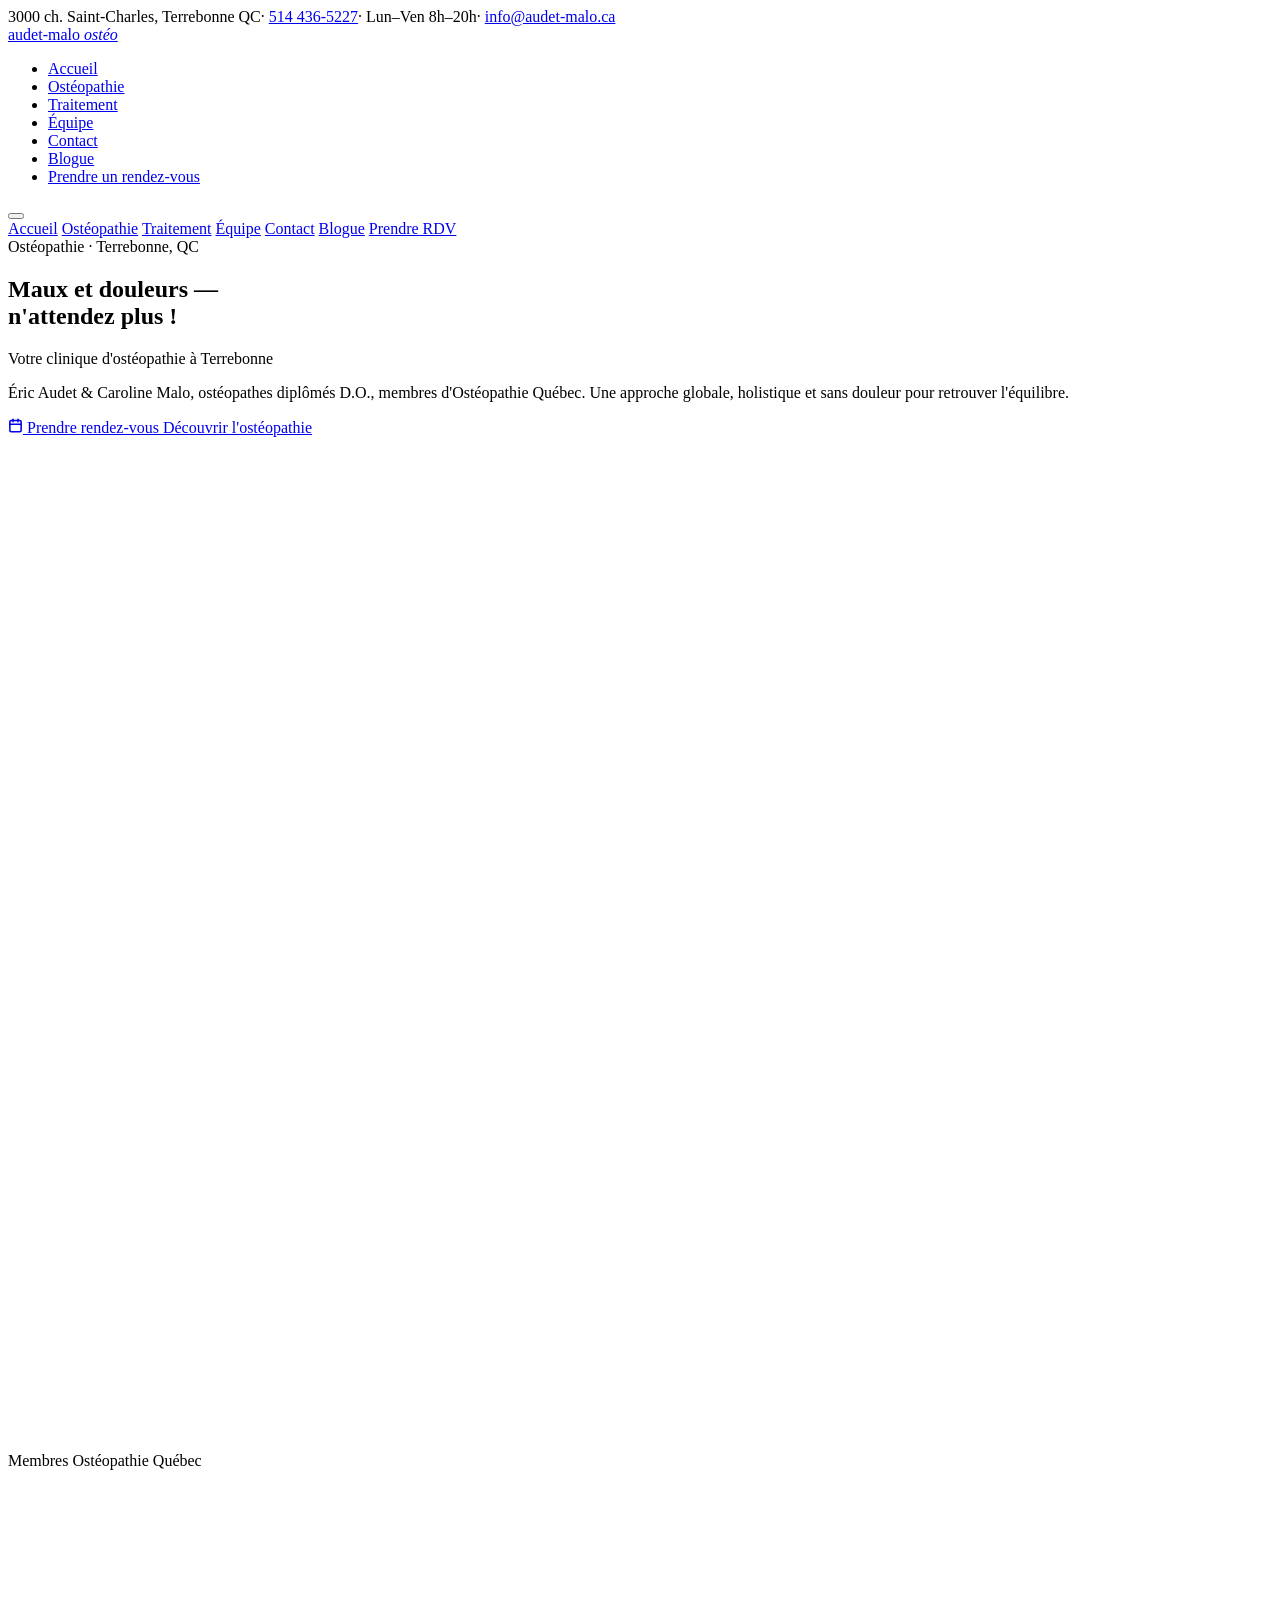
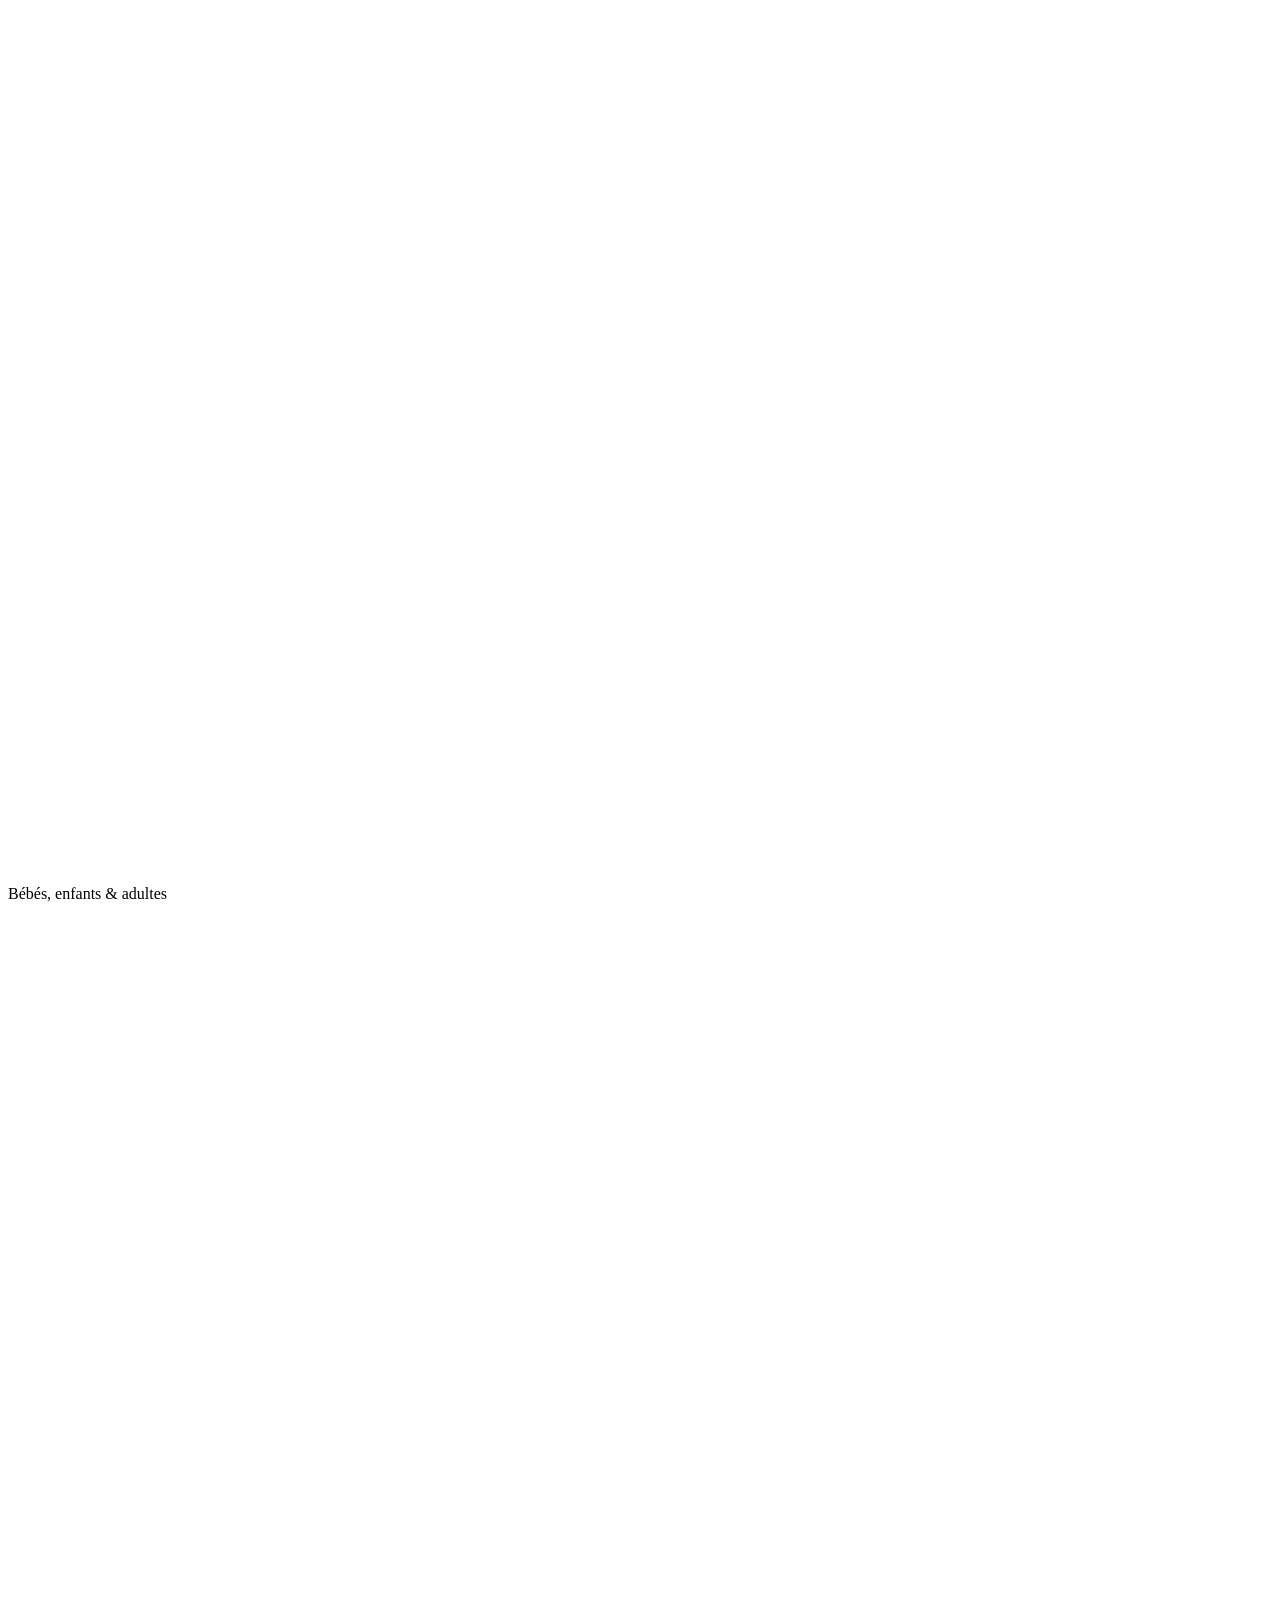
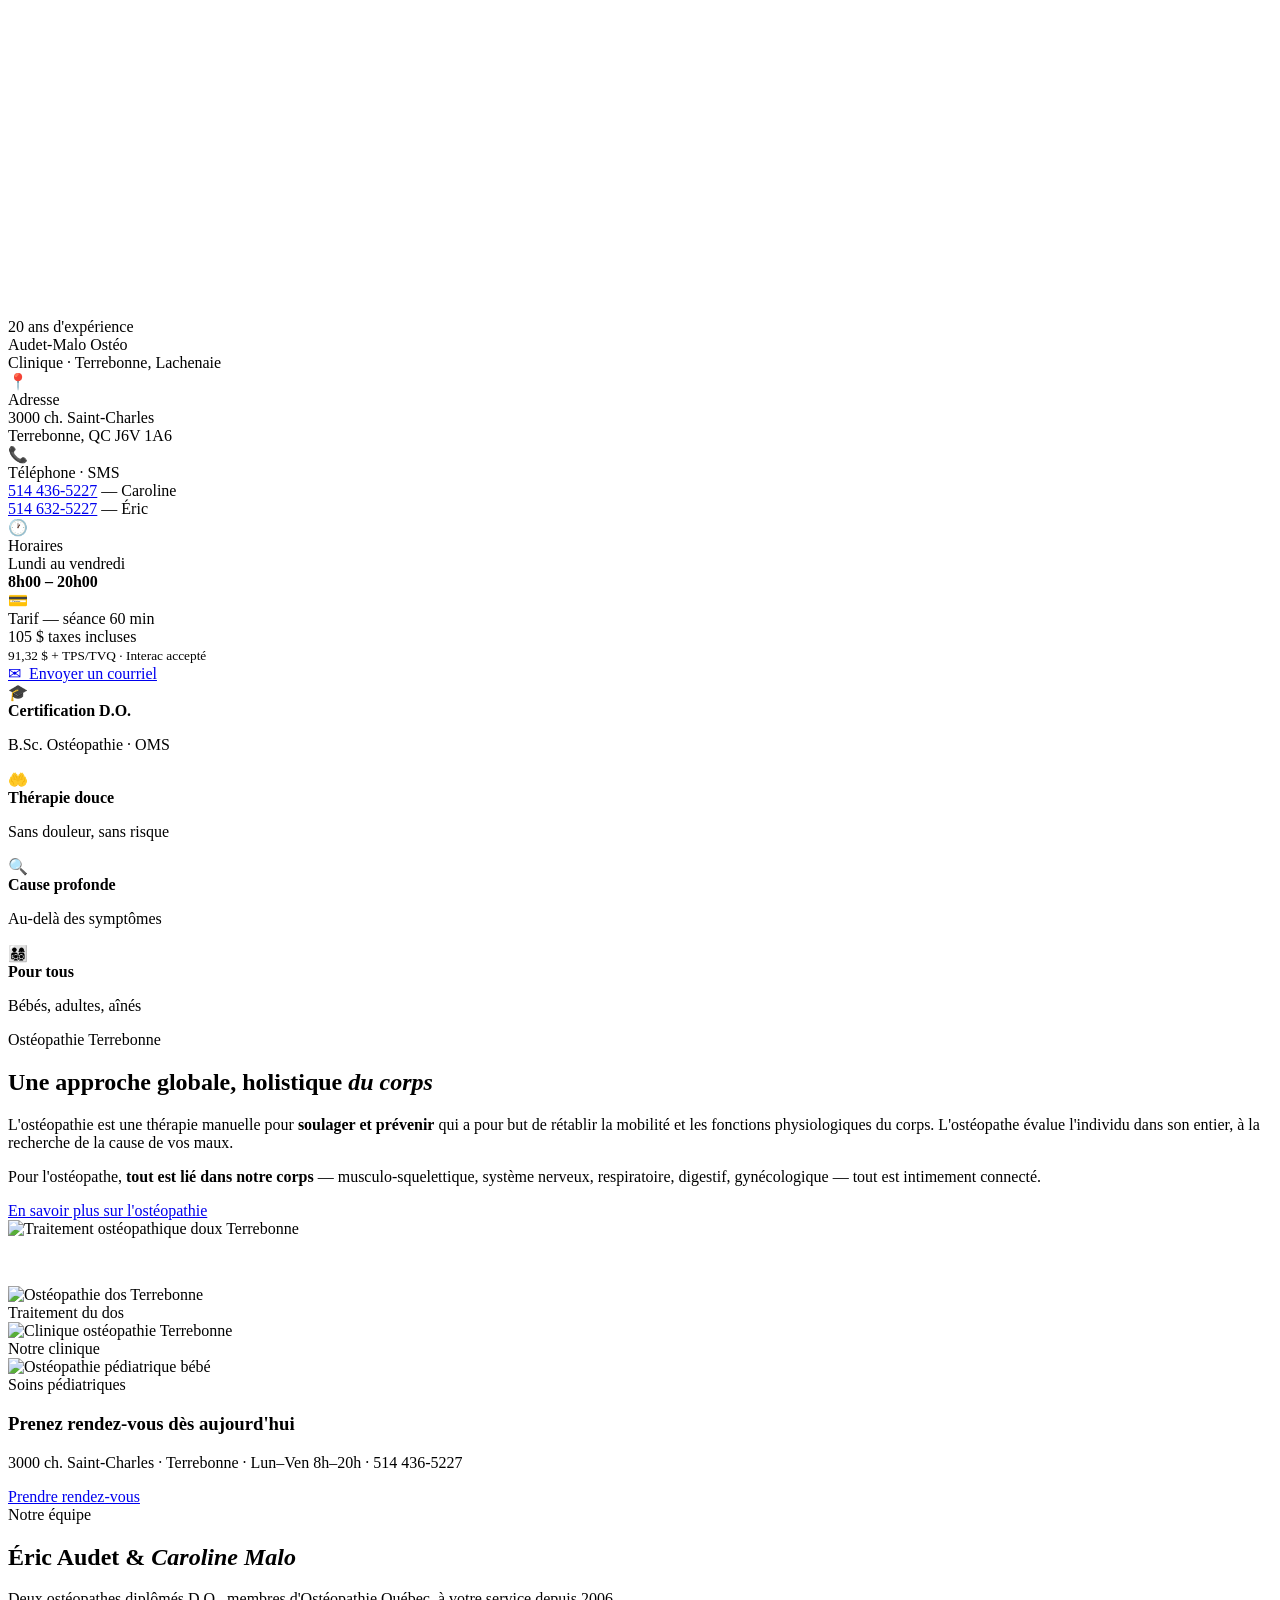
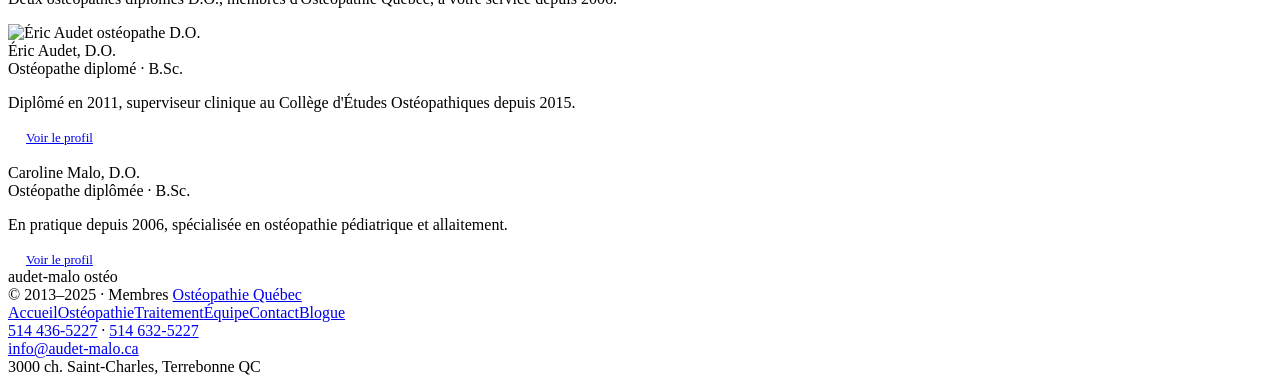
==== commit 88dead7e: "sharedcss2" ====
--- a/index.html
+++ b/index.html
@@ -8,7 +8,7 @@
 <script type="application/ld+json">{"@context":"https://schema.org","@type":"MedicalBusiness","name":"Ostéopathie Éric Audet & Caroline Malo","url":"https://www.audet-malo.ca","telephone":"+15144365227","address":{"@type":"PostalAddress","streetAddress":"3000 chemin Saint-Charles","addressLocality":"Terrebonne","addressRegion":"QC","postalCode":"J6V 1A6","addressCountry":"CA"},"geo":{"@type":"GeoCoordinates","latitude":45.7010438,"longitude":-73.5702568},"openingHours":"Mo-Fr 08:00-20:00","logo":"https://www.audet-malo.ca/wp-content/uploads/2015/10/Audet-malo-logo-100px.png"}</script>
 <link rel="preconnect" href="https://fonts.googleapis.com">
 <link href="https://fonts.googleapis.com/css2?family=Raleway:wght@300;400;500;600;700;800&family=Lora:ital,wght@0,400;0,600;1,400&display=swap" rel="stylesheet">
-<link rel="stylesheet" href="./Shared.css">
+<link rel="stylesheet" href="/audetmalo/Shared.css">
 </head>
 <body>
 
